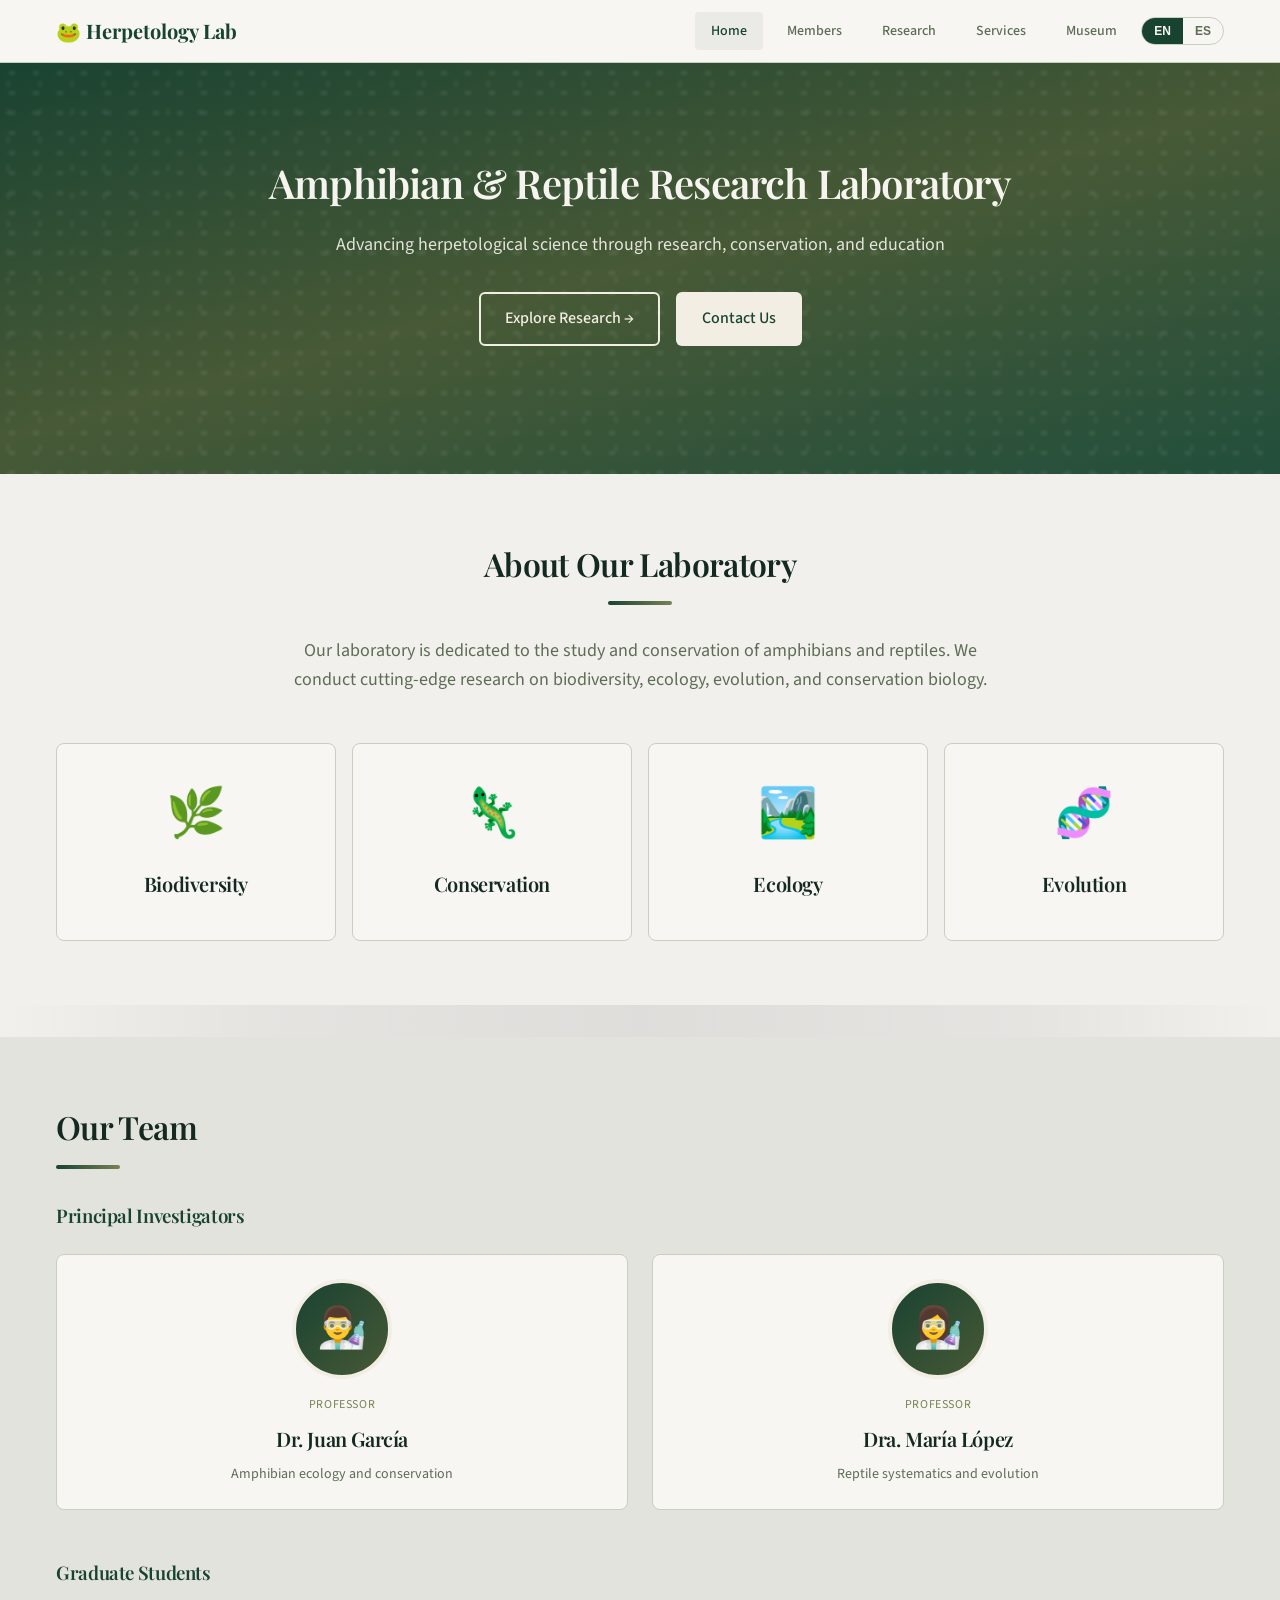
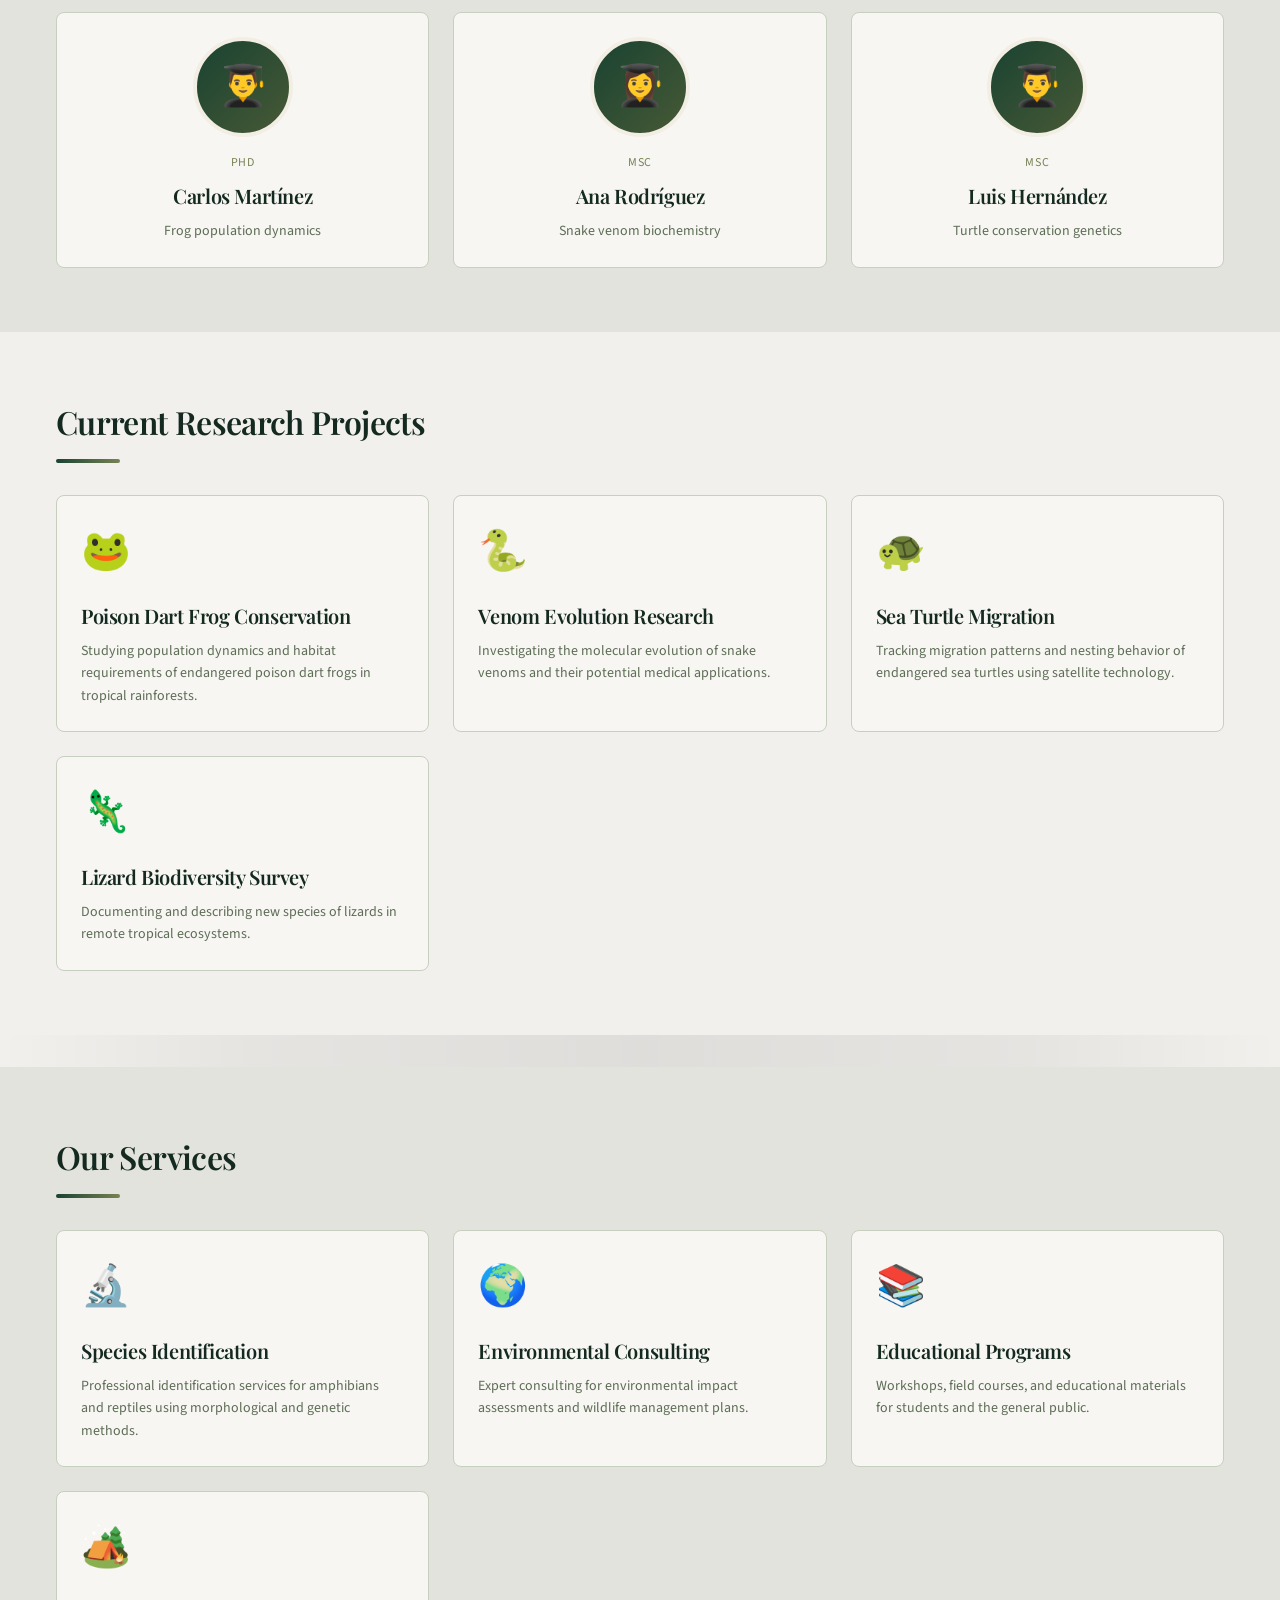
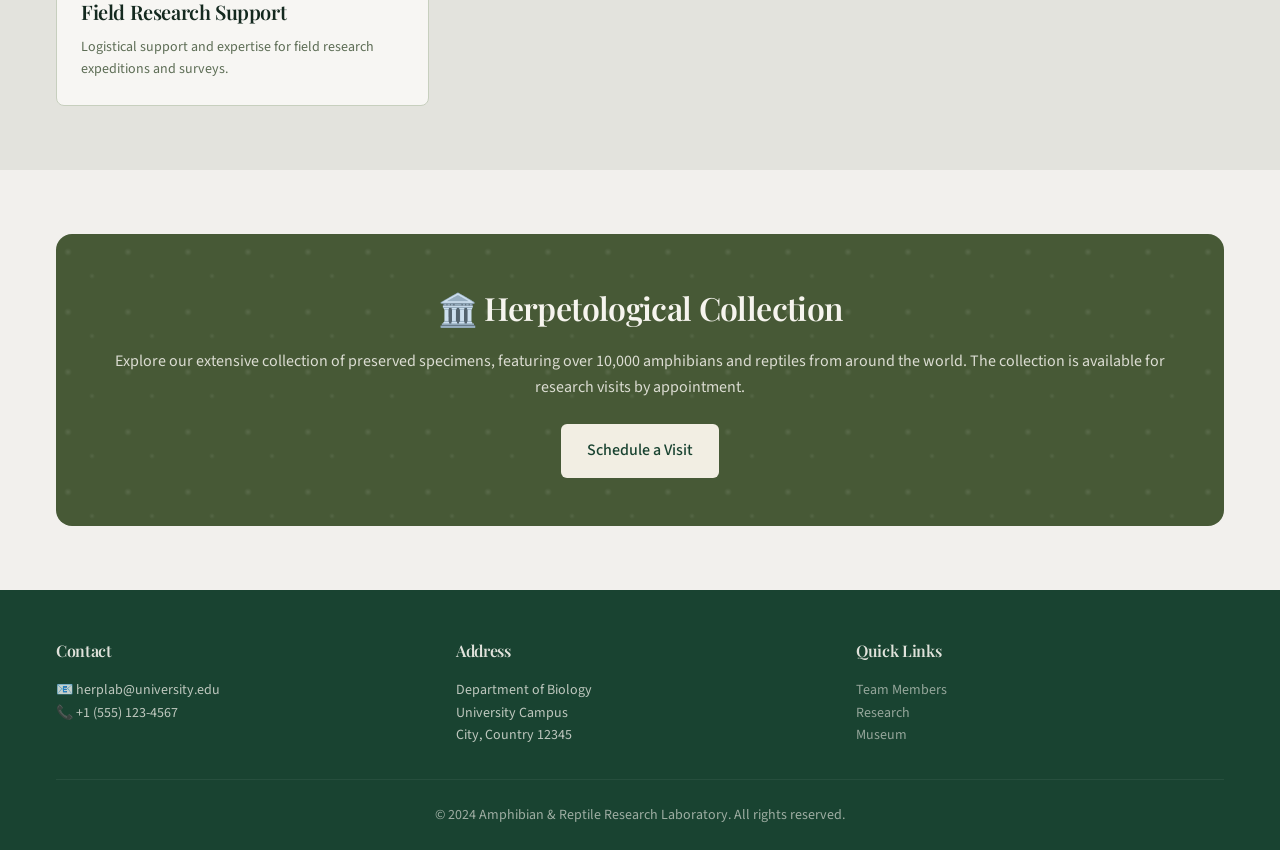
==== public/static-site/index.html @ 27fdd684 "Changes" ====
<!DOCTYPE html>
<html lang="en">
<head>
  <meta charset="UTF-8">
  <meta name="viewport" content="width=device-width, initial-scale=1.0">
  <title>Amphibian & Reptile Research Laboratory</title>
  <meta name="description" content="University research laboratory dedicated to the study and conservation of amphibians and reptiles.">
  
  <!-- Google Fonts -->
  <link rel="preconnect" href="https://fonts.googleapis.com">
  <link rel="preconnect" href="https://fonts.gstatic.com" crossorigin>
  <link href="https://fonts.googleapis.com/css2?family=Playfair+Display:wght@400;500;600;700&family=Source+Sans+3:wght@300;400;500;600;700&display=swap" rel="stylesheet">
  
  <style>
    /* ========================================
       AMPHIBIAN RESEARCH LAB - STATIC SITE
       Edit colors, content, and styles below
       ======================================== */
    
    /* === COLOR PALETTE (Edit these to change site colors) === */
    :root {
      /* Primary: Deep Forest Green */
      --primary: hsl(155, 45%, 18%);
      --primary-light: hsl(155, 45%, 25%);
      --primary-foreground: hsl(45, 30%, 95%);
      
      /* Secondary: Dark Moss */
      --secondary: hsl(90, 25%, 28%);
      --secondary-foreground: hsl(45, 30%, 95%);
      
      /* Accent: Muted Olive */
      --accent: hsl(75, 22%, 42%);
      --accent-foreground: hsl(45, 30%, 95%);
      
      /* Backgrounds */
      --background: hsl(40, 15%, 94%);
      --foreground: hsl(150, 35%, 12%);
      --card: hsl(45, 20%, 96%);
      --muted: hsl(60, 10%, 88%);
      --muted-foreground: hsl(100, 12%, 38%);
      
      /* Cream highlights */
      --cream: hsl(45, 35%, 92%);
      
      /* Borders */
      --border: hsl(90, 15%, 78%);
      
      /* Fonts */
      --font-display: 'Playfair Display', Georgia, serif;
      --font-body: 'Source Sans 3', system-ui, sans-serif;
    }
    
    /* === RESET & BASE STYLES === */
    *, *::before, *::after {
      box-sizing: border-box;
      margin: 0;
      padding: 0;
    }
    
    html {
      scroll-behavior: smooth;
    }
    
    body {
      font-family: var(--font-body);
      background-color: var(--background);
      color: var(--foreground);
      line-height: 1.6;
      -webkit-font-smoothing: antialiased;
    }
    
    h1, h2, h3, h4, h5, h6 {
      font-family: var(--font-display);
      font-weight: 600;
      letter-spacing: -0.02em;
    }
    
    a {
      color: inherit;
      text-decoration: none;
    }
    
    img {
      max-width: 100%;
      height: auto;
    }
    
    /* === UTILITY CLASSES === */
    .container {
      max-width: 1200px;
      margin: 0 auto;
      padding: 0 1rem;
    }
    
    .text-center { text-align: center; }
    
    /* === NAVIGATION === */
    .navbar {
      background-color: var(--card);
      border-bottom: 1px solid var(--border);
      position: sticky;
      top: 0;
      z-index: 100;
      padding: 0.75rem 0;
    }
    
    .navbar .container {
      display: flex;
      justify-content: space-between;
      align-items: center;
      flex-wrap: wrap;
      gap: 1rem;
    }
    
    .logo {
      font-family: var(--font-display);
      font-size: 1.25rem;
      font-weight: 700;
      color: var(--primary);
    }
    
    .nav-links {
      display: flex;
      gap: 0.5rem;
      flex-wrap: wrap;
      align-items: center;
    }
    
    .nav-link {
      padding: 0.5rem 1rem;
      font-size: 0.875rem;
      font-weight: 500;
      color: var(--muted-foreground);
      border-radius: 0.25rem;
      transition: color 0.2s, background-color 0.2s;
    }
    
    .nav-link:hover,
    .nav-link.active {
      color: var(--primary);
      background-color: var(--primary);
      background-color: rgba(0,0,0,0.05);
    }
    
    /* Language Toggle */
    .lang-toggle {
      display: flex;
      border: 1px solid var(--border);
      border-radius: 9999px;
      overflow: hidden;
      background-color: var(--card);
    }
    
    .lang-btn {
      padding: 0.375rem 0.75rem;
      font-size: 0.75rem;
      font-weight: 600;
      border: none;
      background: transparent;
      cursor: pointer;
      transition: all 0.2s;
      color: var(--muted-foreground);
    }
    
    .lang-btn.active {
      background-color: var(--primary);
      color: var(--primary-foreground);
    }
    
    /* === HERO SECTION === */
    .hero {
      background: linear-gradient(165deg, var(--primary) 0%, var(--secondary) 50%, hsl(155, 40%, 22%) 100%);
      color: var(--primary-foreground);
      padding: 6rem 0 8rem;
      position: relative;
      overflow: hidden;
    }
    
    .hero::before {
      content: '';
      position: absolute;
      inset: 0;
      background-image: 
        radial-gradient(ellipse 8px 6px at 50% 50%, rgba(255,255,255,0.08) 0%, transparent 70%),
        radial-gradient(ellipse 6px 8px at 25% 75%, rgba(255,255,255,0.05) 0%, transparent 70%);
      background-size: 24px 20px, 32px 28px;
    }
    
    .hero-content {
      position: relative;
      z-index: 1;
      max-width: 800px;
      margin: 0 auto;
      text-align: center;
    }
    
    .hero h1 {
      font-size: 2.5rem;
      line-height: 1.2;
      margin-bottom: 1.5rem;
    }
    
    .hero p {
      font-size: 1.125rem;
      opacity: 0.9;
      margin-bottom: 2rem;
    }
    
    .hero-buttons {
      display: flex;
      gap: 1rem;
      justify-content: center;
      flex-wrap: wrap;
    }
    
    /* Buttons */
    .btn {
      display: inline-flex;
      align-items: center;
      gap: 0.5rem;
      padding: 0.75rem 1.5rem;
      font-weight: 500;
      border-radius: 0.375rem;
      cursor: pointer;
      transition: all 0.2s;
      border: 2px solid transparent;
      font-size: 1rem;
    }
    
    .btn-primary {
      background-color: var(--cream);
      color: var(--primary);
    }
    
    .btn-primary:hover {
      background-color: var(--primary-foreground);
    }
    
    .btn-outline {
      border-color: var(--cream);
      color: var(--cream);
      background: transparent;
    }
    
    .btn-outline:hover {
      background-color: var(--cream);
      color: var(--primary);
    }
    
    /* === SECTIONS === */
    .section {
      padding: 4rem 0;
    }
    
    .section-header {
      margin-bottom: 2rem;
      padding-bottom: 1rem;
      position: relative;
    }
    
    .section-header::after {
      content: '';
      position: absolute;
      bottom: 0;
      left: 0;
      width: 4rem;
      height: 4px;
      background: linear-gradient(90deg, var(--primary), var(--accent));
      border-radius: 2px;
    }
    
    .section-header.centered::after {
      left: 50%;
      transform: translateX(-50%);
    }
    
    .section h2 {
      font-size: 2rem;
      color: var(--foreground);
    }
    
    /* === CARDS === */
    .card {
      background-color: var(--card);
      border: 1px solid var(--border);
      border-radius: 0.5rem;
      padding: 1.5rem;
      transition: all 0.3s;
    }
    
    .card:hover {
      box-shadow: 0 10px 25px rgba(0,0,0,0.1);
      border-color: var(--primary);
    }
    
    .card-grid {
      display: grid;
      grid-template-columns: repeat(auto-fit, minmax(280px, 1fr));
      gap: 1.5rem;
    }
    
    .card h3 {
      font-size: 1.25rem;
      margin-bottom: 0.5rem;
      color: var(--foreground);
    }
    
    .card p {
      color: var(--muted-foreground);
      font-size: 0.875rem;
    }
    
    .card-icon {
      font-size: 2.5rem;
      margin-bottom: 1rem;
    }
    
    /* === RESEARCH AREAS GRID === */
    .research-grid {
      display: grid;
      grid-template-columns: repeat(auto-fit, minmax(200px, 1fr));
      gap: 1rem;
    }
    
    .research-card {
      text-align: center;
      padding: 2rem 1rem;
    }
    
    .research-card .icon {
      font-size: 3rem;
      margin-bottom: 1rem;
    }
    
    /* === MEMBER CARDS === */
    .member-card {
      text-align: center;
    }
    
    .member-avatar {
      width: 100px;
      height: 100px;
      border-radius: 50%;
      background: linear-gradient(135deg, var(--primary), var(--secondary));
      margin: 0 auto 1rem;
      display: flex;
      align-items: center;
      justify-content: center;
      font-size: 2.5rem;
      color: var(--primary-foreground);
      border: 4px solid var(--cream);
    }
    
    .member-role {
      font-size: 0.75rem;
      text-transform: uppercase;
      letter-spacing: 0.05em;
      color: var(--accent);
      margin-bottom: 0.5rem;
    }
    
    /* === DIVIDER === */
    .divider {
      height: 2rem;
      background: linear-gradient(to right, transparent 0%, rgba(0,0,0,0.05) 20%, rgba(0,0,0,0.08) 50%, rgba(0,0,0,0.05) 80%, transparent 100%);
    }
    
    /* === CTA SECTION === */
    .cta-section {
      background-color: var(--secondary);
      border-radius: 1rem;
      padding: 3rem;
      text-align: center;
      color: var(--secondary-foreground);
      position: relative;
      overflow: hidden;
    }
    
    .cta-section::before {
      content: '';
      position: absolute;
      inset: 0;
      background-image: 
        radial-gradient(circle 4px at 20% 30%, rgba(255,255,255,0.1) 0%, transparent 100%),
        radial-gradient(circle 3px at 60% 70%, rgba(255,255,255,0.08) 0%, transparent 100%);
      background-size: 60px 60px;
    }
    
    .cta-content {
      position: relative;
      z-index: 1;
    }
    
    .cta-section h2 {
      color: var(--secondary-foreground);
      margin-bottom: 1rem;
    }
    
    .cta-section p {
      opacity: 0.85;
      margin-bottom: 1.5rem;
    }
    
    /* === FOOTER === */
    .footer {
      background-color: var(--primary);
      color: var(--primary-foreground);
      padding: 3rem 0 1.5rem;
    }
    
    .footer-content {
      display: grid;
      grid-template-columns: repeat(auto-fit, minmax(200px, 1fr));
      gap: 2rem;
      margin-bottom: 2rem;
    }
    
    .footer h4 {
      font-size: 1rem;
      margin-bottom: 1rem;
      opacity: 0.9;
    }
    
    .footer p, .footer a {
      font-size: 0.875rem;
      opacity: 0.75;
    }
    
    .footer a:hover {
      opacity: 1;
    }
    
    .footer-bottom {
      border-top: 1px solid rgba(255,255,255,0.1);
      padding-top: 1.5rem;
      text-align: center;
      font-size: 0.875rem;
      opacity: 0.6;
    }
    
    /* === RESPONSIVE === */
    @media (max-width: 768px) {
      .hero h1 {
        font-size: 1.75rem;
      }
      
      .hero p {
        font-size: 1rem;
      }
      
      .nav-links {
        order: 3;
        width: 100%;
        justify-content: center;
      }
      
      .section {
        padding: 3rem 0;
      }
    }
    
    /* === BILINGUAL CONTENT (JavaScript toggles visibility) === */
    .lang-en { display: block; }
    .lang-es { display: none; }
    
    body.spanish .lang-en { display: none; }
    body.spanish .lang-es { display: block; }
    
    /* For inline elements */
    span.lang-en { display: inline; }
    span.lang-es { display: none; }
    
    body.spanish span.lang-en { display: none; }
    body.spanish span.lang-es { display: inline; }
  </style>
</head>
<body>

  <!-- ========================================
       NAVIGATION
       Edit links and text below
       ======================================== -->
  <nav class="navbar">
    <div class="container">
      <a href="#" class="logo">
        <span class="lang-en">🐸 Herpetology Lab</span>
        <span class="lang-es">🐸 Laboratorio de Herpetología</span>
      </a>
      
      <div class="nav-links">
        <a href="#home" class="nav-link active">
          <span class="lang-en">Home</span>
          <span class="lang-es">Inicio</span>
        </a>
        <a href="#members" class="nav-link">
          <span class="lang-en">Members</span>
          <span class="lang-es">Miembros</span>
        </a>
        <a href="#research" class="nav-link">
          <span class="lang-en">Research</span>
          <span class="lang-es">Investigación</span>
        </a>
        <a href="#services" class="nav-link">
          <span class="lang-en">Services</span>
          <span class="lang-es">Servicios</span>
        </a>
        <a href="#museum" class="nav-link">
          <span class="lang-en">Museum</span>
          <span class="lang-es">Museo</span>
        </a>
        
        <!-- Language Toggle -->
        <div class="lang-toggle">
          <button class="lang-btn active" id="btn-en" onclick="setLanguage('en')">EN</button>
          <button class="lang-btn" id="btn-es" onclick="setLanguage('es')">ES</button>
        </div>
      </div>
    </div>
  </nav>

  <!-- ========================================
       HERO SECTION
       Edit title and subtitle below
       ======================================== -->
  <section id="home" class="hero">
    <div class="container">
      <div class="hero-content">
        <h1>
          <span class="lang-en">Amphibian & Reptile Research Laboratory</span>
          <span class="lang-es">Laboratorio de Investigación de Anfibios y Reptiles</span>
        </h1>
        <p>
          <span class="lang-en">Advancing herpetological science through research, conservation, and education</span>
          <span class="lang-es">Avanzando la ciencia herpetológica a través de la investigación, conservación y educación</span>
        </p>
        <div class="hero-buttons">
          <a href="#research" class="btn btn-outline">
            <span class="lang-en">Explore Research →</span>
            <span class="lang-es">Explorar Investigación →</span>
          </a>
          <a href="#contact" class="btn btn-primary">
            <span class="lang-en">Contact Us</span>
            <span class="lang-es">Contáctenos</span>
          </a>
        </div>
      </div>
    </div>
  </section>

  <!-- ========================================
       ABOUT SECTION
       ======================================== -->
  <section class="section">
    <div class="container">
      <div class="text-center" style="max-width: 700px; margin: 0 auto;">
        <div class="section-header centered text-center">
          <h2>
            <span class="lang-en">About Our Laboratory</span>
            <span class="lang-es">Sobre Nuestro Laboratorio</span>
          </h2>
        </div>
        <p style="font-size: 1.125rem; color: var(--muted-foreground);">
          <span class="lang-en">Our laboratory is dedicated to the study and conservation of amphibians and reptiles. We conduct cutting-edge research on biodiversity, ecology, evolution, and conservation biology.</span>
          <span class="lang-es">Nuestro laboratorio está dedicado al estudio y conservación de anfibios y reptiles. Realizamos investigación de vanguardia en biodiversidad, ecología, evolución y biología de la conservación.</span>
        </p>
      </div>
      
      <!-- Research Areas -->
      <div class="research-grid" style="margin-top: 3rem;">
        <div class="card research-card">
          <div class="icon">🌿</div>
          <h3>
            <span class="lang-en">Biodiversity</span>
            <span class="lang-es">Biodiversidad</span>
          </h3>
        </div>
        <div class="card research-card">
          <div class="icon">🦎</div>
          <h3>
            <span class="lang-en">Conservation</span>
            <span class="lang-es">Conservación</span>
          </h3>
        </div>
        <div class="card research-card">
          <div class="icon">🏞️</div>
          <h3>
            <span class="lang-en">Ecology</span>
            <span class="lang-es">Ecología</span>
          </h3>
        </div>
        <div class="card research-card">
          <div class="icon">🧬</div>
          <h3>
            <span class="lang-en">Evolution</span>
            <span class="lang-es">Evolución</span>
          </h3>
        </div>
      </div>
    </div>
  </section>

  <div class="divider"></div>

  <!-- ========================================
       MEMBERS SECTION
       Add/edit team members here
       ======================================== -->
  <section id="members" class="section" style="background-color: var(--muted);">
    <div class="container">
      <div class="section-header">
        <h2>
          <span class="lang-en">Our Team</span>
          <span class="lang-es">Nuestro Equipo</span>
        </h2>
      </div>
      
      <!-- Principal Investigators -->
      <h3 style="margin-bottom: 1.5rem; color: var(--primary);">
        <span class="lang-en">Principal Investigators</span>
        <span class="lang-es">Investigadores Principales</span>
      </h3>
      <div class="card-grid" style="margin-bottom: 3rem;">
        <div class="card member-card">
          <div class="member-avatar">👨‍🔬</div>
          <div class="member-role">
            <span class="lang-en">Professor</span>
            <span class="lang-es">Profesor</span>
          </div>
          <h3>Dr. Juan García</h3>
          <p>
            <span class="lang-en">Amphibian ecology and conservation</span>
            <span class="lang-es">Ecología y conservación de anfibios</span>
          </p>
        </div>
        <div class="card member-card">
          <div class="member-avatar">👩‍🔬</div>
          <div class="member-role">
            <span class="lang-en">Professor</span>
            <span class="lang-es">Profesora</span>
          </div>
          <h3>Dra. María López</h3>
          <p>
            <span class="lang-en">Reptile systematics and evolution</span>
            <span class="lang-es">Sistemática y evolución de reptiles</span>
          </p>
        </div>
      </div>
      
      <!-- Graduate Students -->
      <h3 style="margin-bottom: 1.5rem; color: var(--primary);">
        <span class="lang-en">Graduate Students</span>
        <span class="lang-es">Estudiantes de Posgrado</span>
      </h3>
      <div class="card-grid">
        <div class="card member-card">
          <div class="member-avatar">👨‍🎓</div>
          <div class="member-role">PhD</div>
          <h3>Carlos Martínez</h3>
          <p>
            <span class="lang-en">Frog population dynamics</span>
            <span class="lang-es">Dinámica poblacional de ranas</span>
          </p>
        </div>
        <div class="card member-card">
          <div class="member-avatar">👩‍🎓</div>
          <div class="member-role">MSc</div>
          <h3>Ana Rodríguez</h3>
          <p>
            <span class="lang-en">Snake venom biochemistry</span>
            <span class="lang-es">Bioquímica del veneno de serpientes</span>
          </p>
        </div>
        <div class="card member-card">
          <div class="member-avatar">👨‍🎓</div>
          <div class="member-role">MSc</div>
          <h3>Luis Hernández</h3>
          <p>
            <span class="lang-en">Turtle conservation genetics</span>
            <span class="lang-es">Genética de conservación de tortugas</span>
          </p>
        </div>
      </div>
    </div>
  </section>

  <!-- ========================================
       RESEARCH SECTION
       ======================================== -->
  <section id="research" class="section">
    <div class="container">
      <div class="section-header">
        <h2>
          <span class="lang-en">Current Research Projects</span>
          <span class="lang-es">Proyectos de Investigación Actuales</span>
        </h2>
      </div>
      
      <div class="card-grid">
        <div class="card">
          <div class="card-icon">🐸</div>
          <h3>
            <span class="lang-en">Poison Dart Frog Conservation</span>
            <span class="lang-es">Conservación de Ranas Dardo Venenoso</span>
          </h3>
          <p>
            <span class="lang-en">Studying population dynamics and habitat requirements of endangered poison dart frogs in tropical rainforests.</span>
            <span class="lang-es">Estudiando la dinámica poblacional y los requisitos de hábitat de ranas dardo venenoso en peligro en los bosques tropicales.</span>
          </p>
        </div>
        <div class="card">
          <div class="card-icon">🐍</div>
          <h3>
            <span class="lang-en">Venom Evolution Research</span>
            <span class="lang-es">Investigación de Evolución del Veneno</span>
          </h3>
          <p>
            <span class="lang-en">Investigating the molecular evolution of snake venoms and their potential medical applications.</span>
            <span class="lang-es">Investigando la evolución molecular de los venenos de serpientes y sus aplicaciones médicas potenciales.</span>
          </p>
        </div>
        <div class="card">
          <div class="card-icon">🐢</div>
          <h3>
            <span class="lang-en">Sea Turtle Migration</span>
            <span class="lang-es">Migración de Tortugas Marinas</span>
          </h3>
          <p>
            <span class="lang-en">Tracking migration patterns and nesting behavior of endangered sea turtles using satellite technology.</span>
            <span class="lang-es">Rastreando patrones de migración y comportamiento de anidación de tortugas marinas en peligro usando tecnología satelital.</span>
          </p>
        </div>
        <div class="card">
          <div class="card-icon">🦎</div>
          <h3>
            <span class="lang-en">Lizard Biodiversity Survey</span>
            <span class="lang-es">Estudio de Biodiversidad de Lagartijas</span>
          </h3>
          <p>
            <span class="lang-en">Documenting and describing new species of lizards in remote tropical ecosystems.</span>
            <span class="lang-es">Documentando y describiendo nuevas especies de lagartijas en ecosistemas tropicales remotos.</span>
          </p>
        </div>
      </div>
    </div>
  </section>

  <div class="divider"></div>

  <!-- ========================================
       SERVICES SECTION
       ======================================== -->
  <section id="services" class="section" style="background-color: var(--muted);">
    <div class="container">
      <div class="section-header">
        <h2>
          <span class="lang-en">Our Services</span>
          <span class="lang-es">Nuestros Servicios</span>
        </h2>
      </div>
      
      <div class="card-grid">
        <div class="card">
          <div class="card-icon">🔬</div>
          <h3>
            <span class="lang-en">Species Identification</span>
            <span class="lang-es">Identificación de Especies</span>
          </h3>
          <p>
            <span class="lang-en">Professional identification services for amphibians and reptiles using morphological and genetic methods.</span>
            <span class="lang-es">Servicios profesionales de identificación de anfibios y reptiles utilizando métodos morfológicos y genéticos.</span>
          </p>
        </div>
        <div class="card">
          <div class="card-icon">🌍</div>
          <h3>
            <span class="lang-en">Environmental Consulting</span>
            <span class="lang-es">Consultoría Ambiental</span>
          </h3>
          <p>
            <span class="lang-en">Expert consulting for environmental impact assessments and wildlife management plans.</span>
            <span class="lang-es">Consultoría experta para evaluaciones de impacto ambiental y planes de manejo de vida silvestre.</span>
          </p>
        </div>
        <div class="card">
          <div class="card-icon">📚</div>
          <h3>
            <span class="lang-en">Educational Programs</span>
            <span class="lang-es">Programas Educativos</span>
          </h3>
          <p>
            <span class="lang-en">Workshops, field courses, and educational materials for students and the general public.</span>
            <span class="lang-es">Talleres, cursos de campo y materiales educativos para estudiantes y el público general.</span>
          </p>
        </div>
        <div class="card">
          <div class="card-icon">🏕️</div>
          <h3>
            <span class="lang-en">Field Research Support</span>
            <span class="lang-es">Apoyo a Investigación de Campo</span>
          </h3>
          <p>
            <span class="lang-en">Logistical support and expertise for field research expeditions and surveys.</span>
            <span class="lang-es">Apoyo logístico y experiencia para expediciones de investigación de campo y estudios.</span>
          </p>
        </div>
      </div>
    </div>
  </section>

  <!-- ========================================
       MUSEUM SECTION
       ======================================== -->
  <section id="museum" class="section">
    <div class="container">
      <div class="cta-section">
        <div class="cta-content">
          <h2>
            <span class="lang-en">🏛️ Herpetological Collection</span>
            <span class="lang-es">🏛️ Colección Herpetológica</span>
          </h2>
          <p>
            <span class="lang-en">Explore our extensive collection of preserved specimens, featuring over 10,000 amphibians and reptiles from around the world. The collection is available for research visits by appointment.</span>
            <span class="lang-es">Explore nuestra extensa colección de especímenes preservados, con más de 10,000 anfibios y reptiles de todo el mundo. La colección está disponible para visitas de investigación con cita previa.</span>
          </p>
          <a href="#contact" class="btn btn-primary">
            <span class="lang-en">Schedule a Visit</span>
            <span class="lang-es">Programar una Visita</span>
          </a>
        </div>
      </div>
    </div>
  </section>

  <!-- ========================================
       FOOTER
       Edit contact info and links
       ======================================== -->
  <footer id="contact" class="footer">
    <div class="container">
      <div class="footer-content">
        <div>
          <h4>
            <span class="lang-en">Contact</span>
            <span class="lang-es">Contacto</span>
          </h4>
          <p>📧 herplab@university.edu</p>
          <p>📞 +1 (555) 123-4567</p>
        </div>
        <div>
          <h4>
            <span class="lang-en">Address</span>
            <span class="lang-es">Dirección</span>
          </h4>
          <p>
            <span class="lang-en">Department of Biology<br>University Campus<br>City, Country 12345</span>
            <span class="lang-es">Departamento de Biología<br>Campus Universitario<br>Ciudad, País 12345</span>
          </p>
        </div>
        <div>
          <h4>
            <span class="lang-en">Quick Links</span>
            <span class="lang-es">Enlaces Rápidos</span>
          </h4>
          <p><a href="#members">
            <span class="lang-en">Team Members</span>
            <span class="lang-es">Miembros del Equipo</span>
          </a></p>
          <p><a href="#research">
            <span class="lang-en">Research</span>
            <span class="lang-es">Investigación</span>
          </a></p>
          <p><a href="#museum">
            <span class="lang-en">Museum</span>
            <span class="lang-es">Museo</span>
          </a></p>
        </div>
      </div>
      <div class="footer-bottom">
        <span class="lang-en">© 2024 Amphibian & Reptile Research Laboratory. All rights reserved.</span>
        <span class="lang-es">© 2024 Laboratorio de Investigación de Anfibios y Reptiles. Todos los derechos reservados.</span>
      </div>
    </div>
  </footer>

  <!-- ========================================
       JAVASCRIPT FOR LANGUAGE TOGGLE
       ======================================== -->
  <script>
    function setLanguage(lang) {
      if (lang === 'es') {
        document.body.classList.add('spanish');
        document.getElementById('btn-en').classList.remove('active');
        document.getElementById('btn-es').classList.add('active');
        document.documentElement.lang = 'es';
      } else {
        document.body.classList.remove('spanish');
        document.getElementById('btn-en').classList.add('active');
        document.getElementById('btn-es').classList.remove('active');
        document.documentElement.lang = 'en';
      }
      // Save preference
      localStorage.setItem('language', lang);
    }
    
    // Load saved language preference
    document.addEventListener('DOMContentLoaded', function() {
      const savedLang = localStorage.getItem('language');
      if (savedLang) {
        setLanguage(savedLang);
      }
    });
  </script>

</body>
</html>
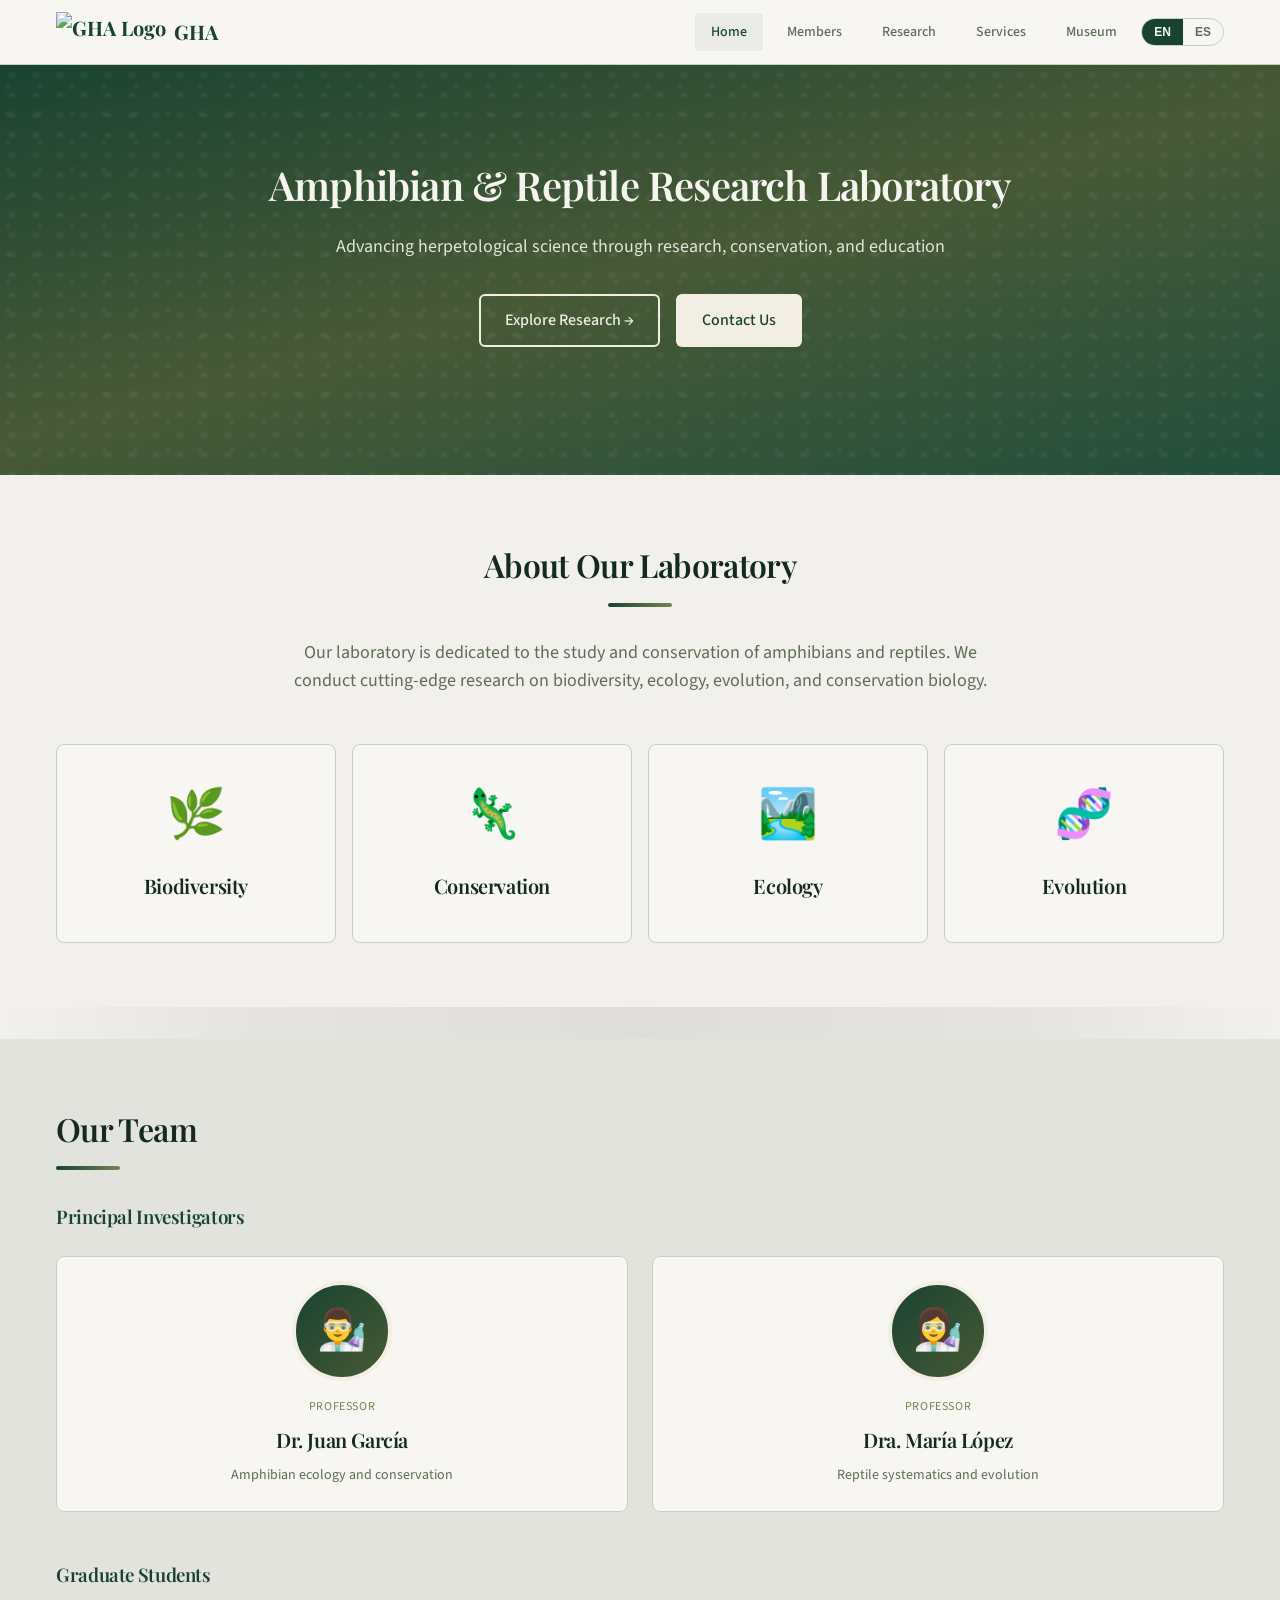
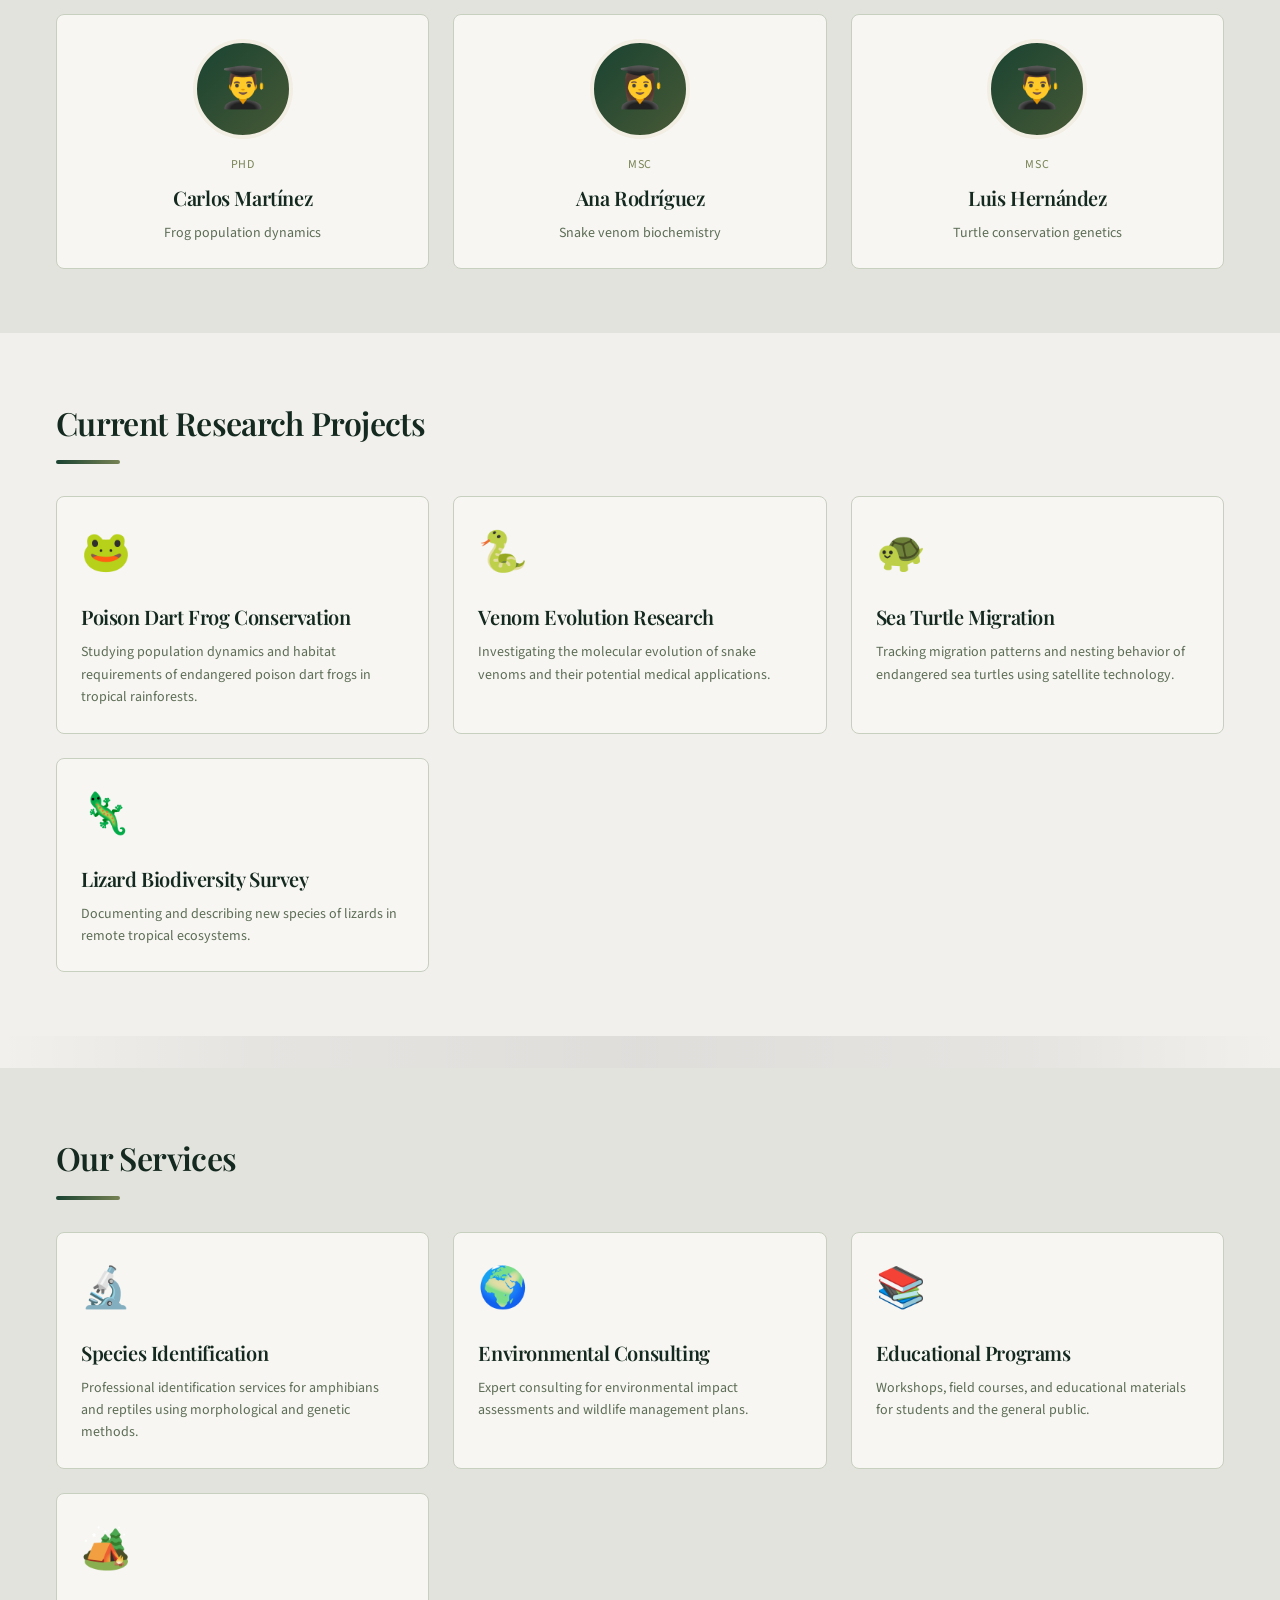
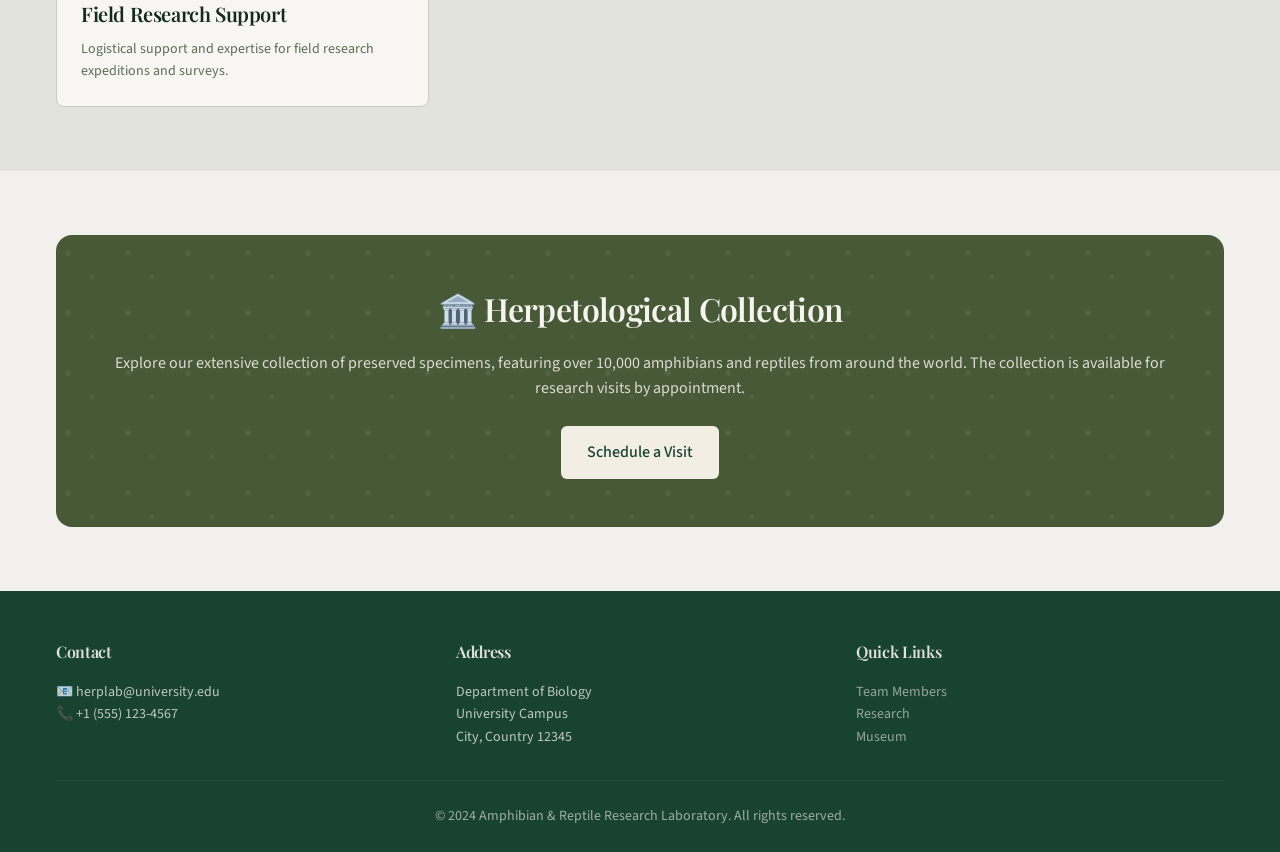
==== commit 4710da16: "Changes" ====
--- a/public/static-site/index.html
+++ b/public/static-site/index.html
@@ -482,9 +482,10 @@
        ======================================== -->
   <nav class="navbar">
     <div class="container">
-      <a href="#" class="logo">
-        <span class="lang-en">🐸 Herpetology Lab</span>
-        <span class="lang-es">🐸 Laboratorio de Herpetología</span>
+      <a href="#" class="logo" style="display: flex; align-items: center; gap: 0.5rem;">
+        <!-- Logo image - update the src path to your logo file -->
+        <img src="img/logos/logo.png" alt="GHA Logo" style="height: 40px; width: auto;">
+        <span>GHA</span>
       </a>
       
       <div class="nav-links">
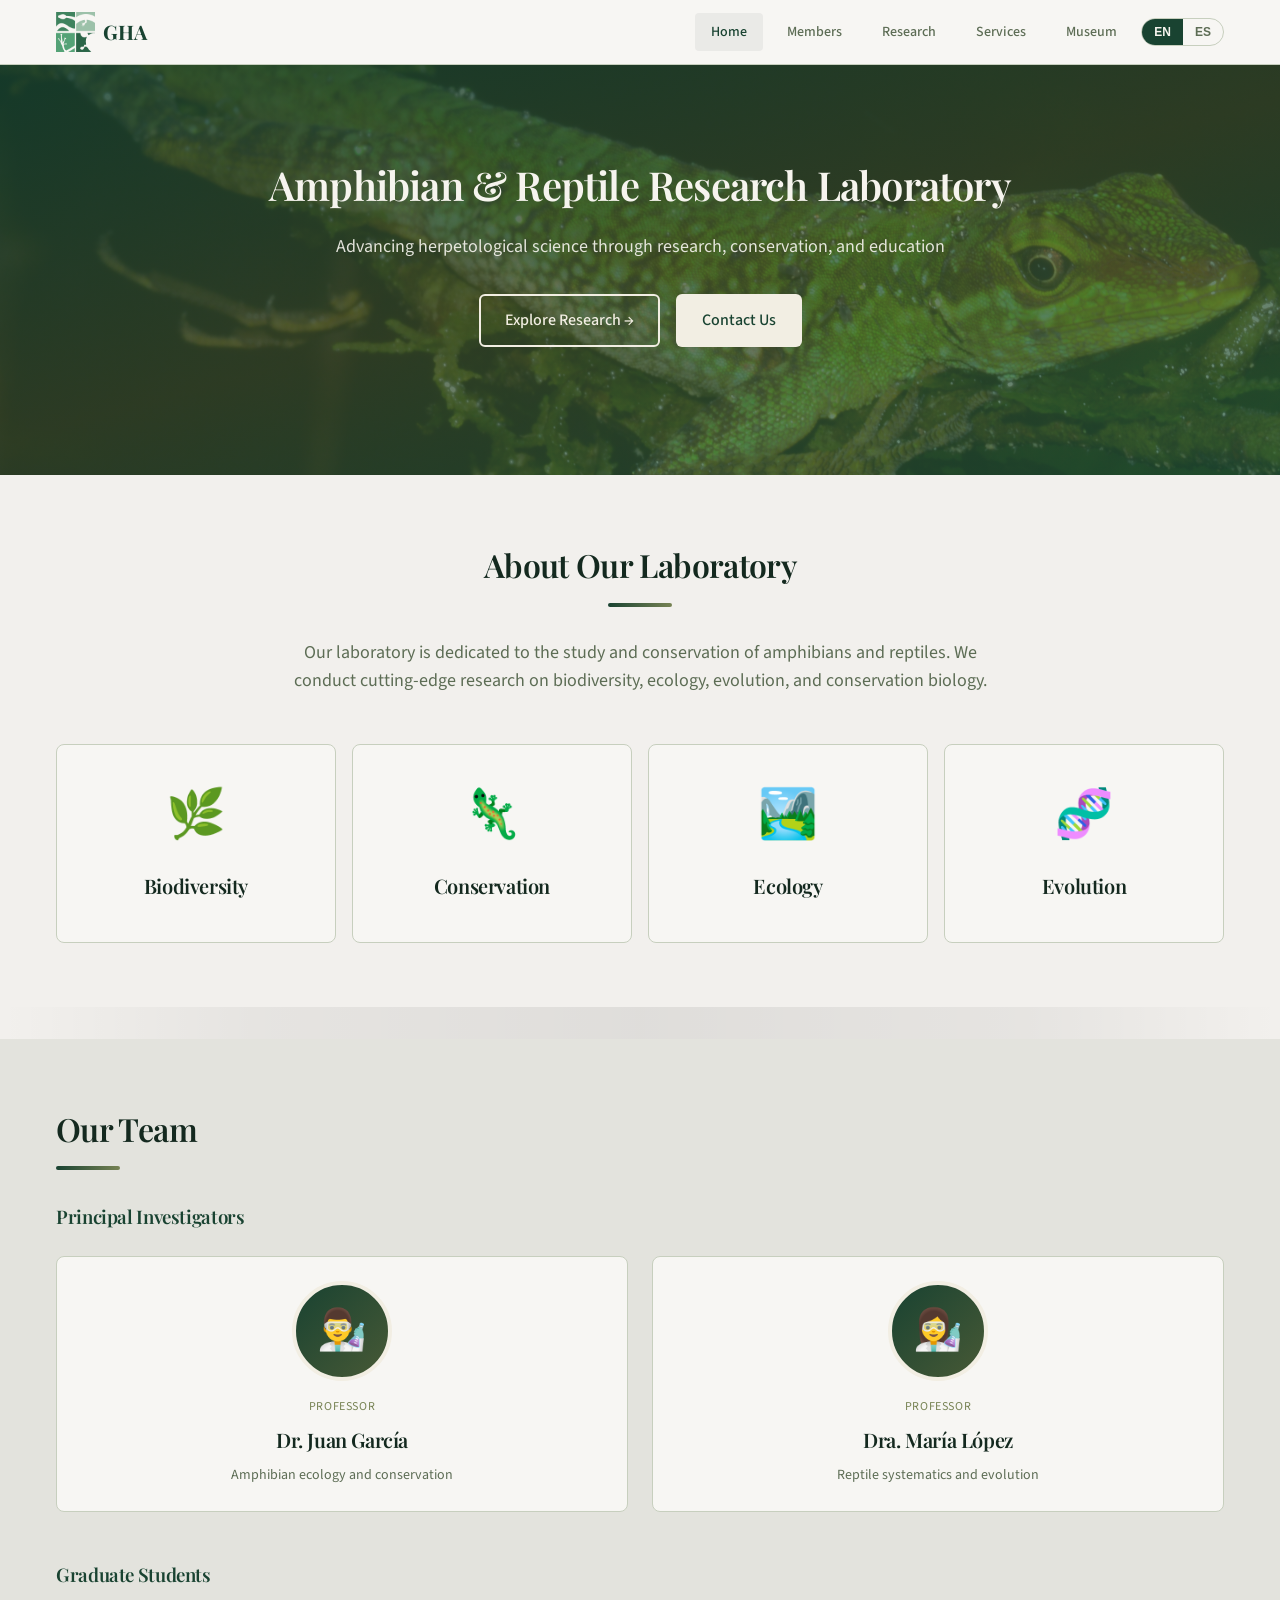
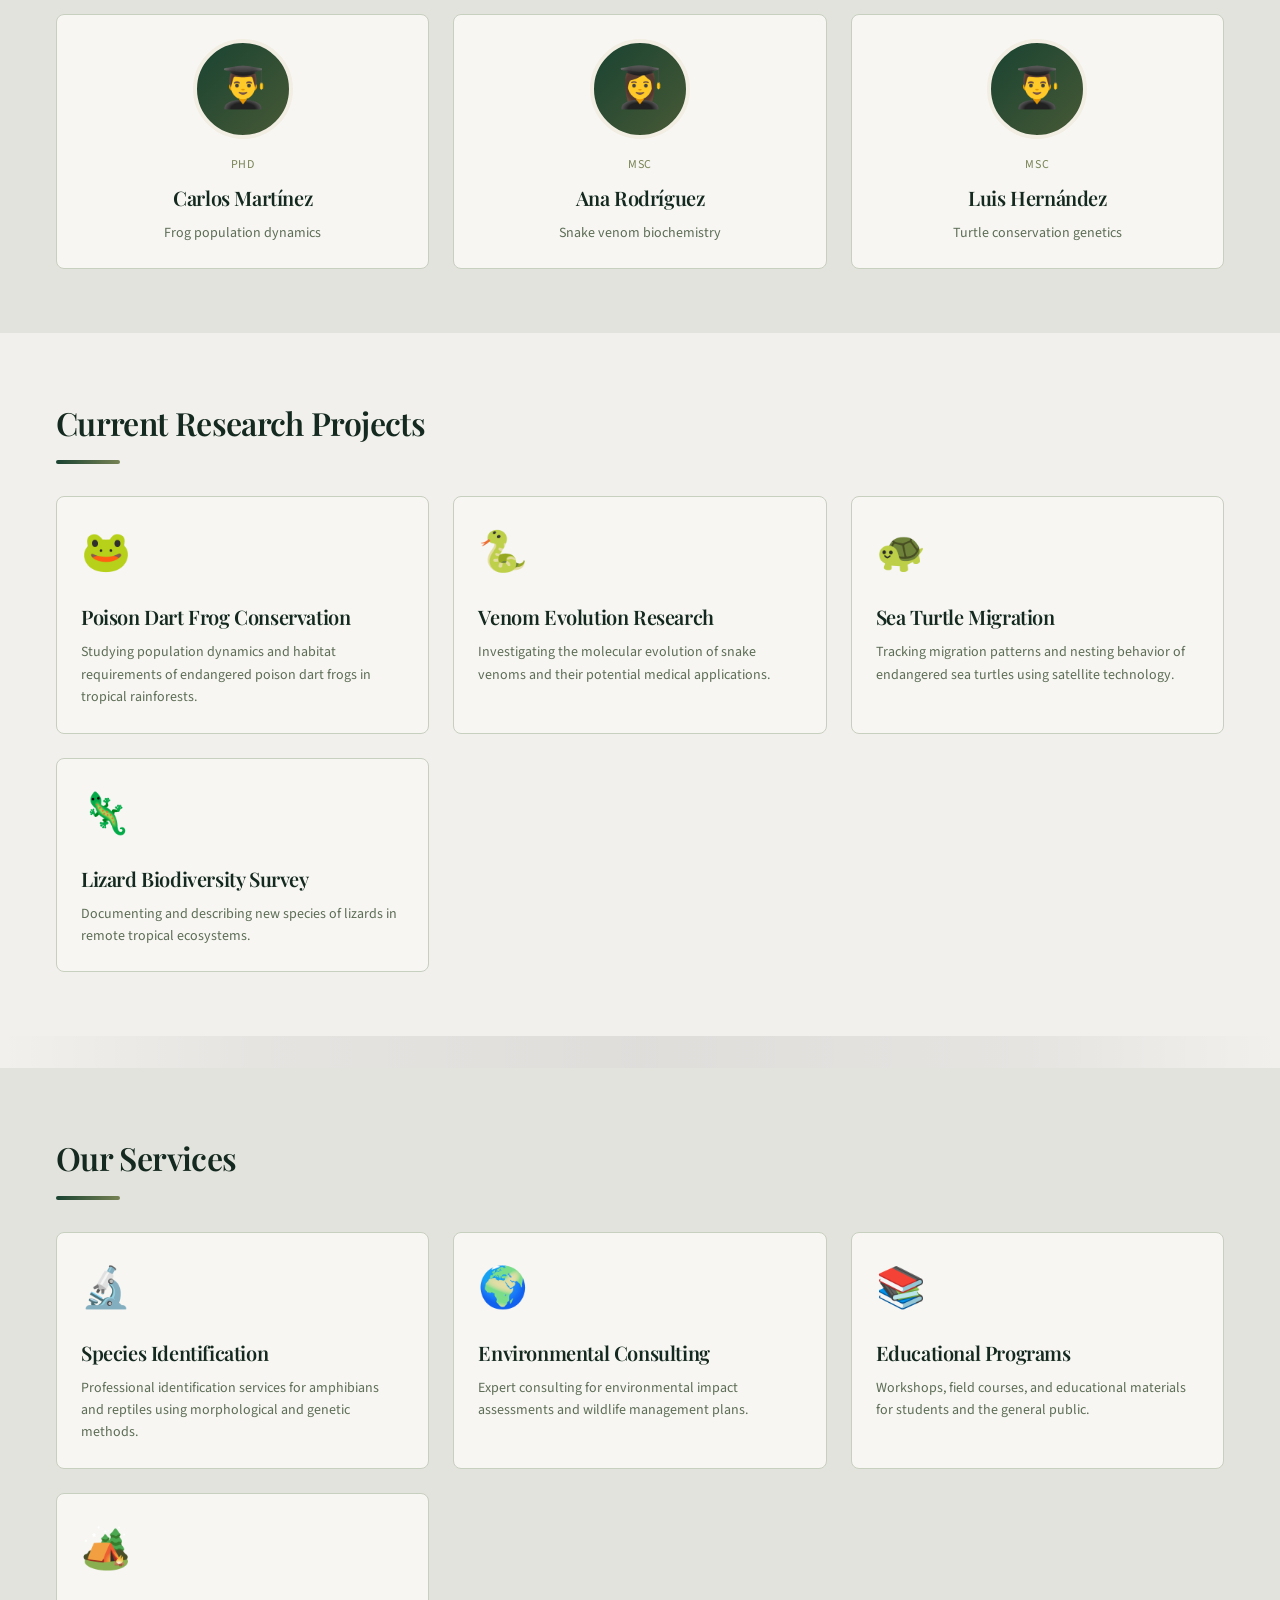
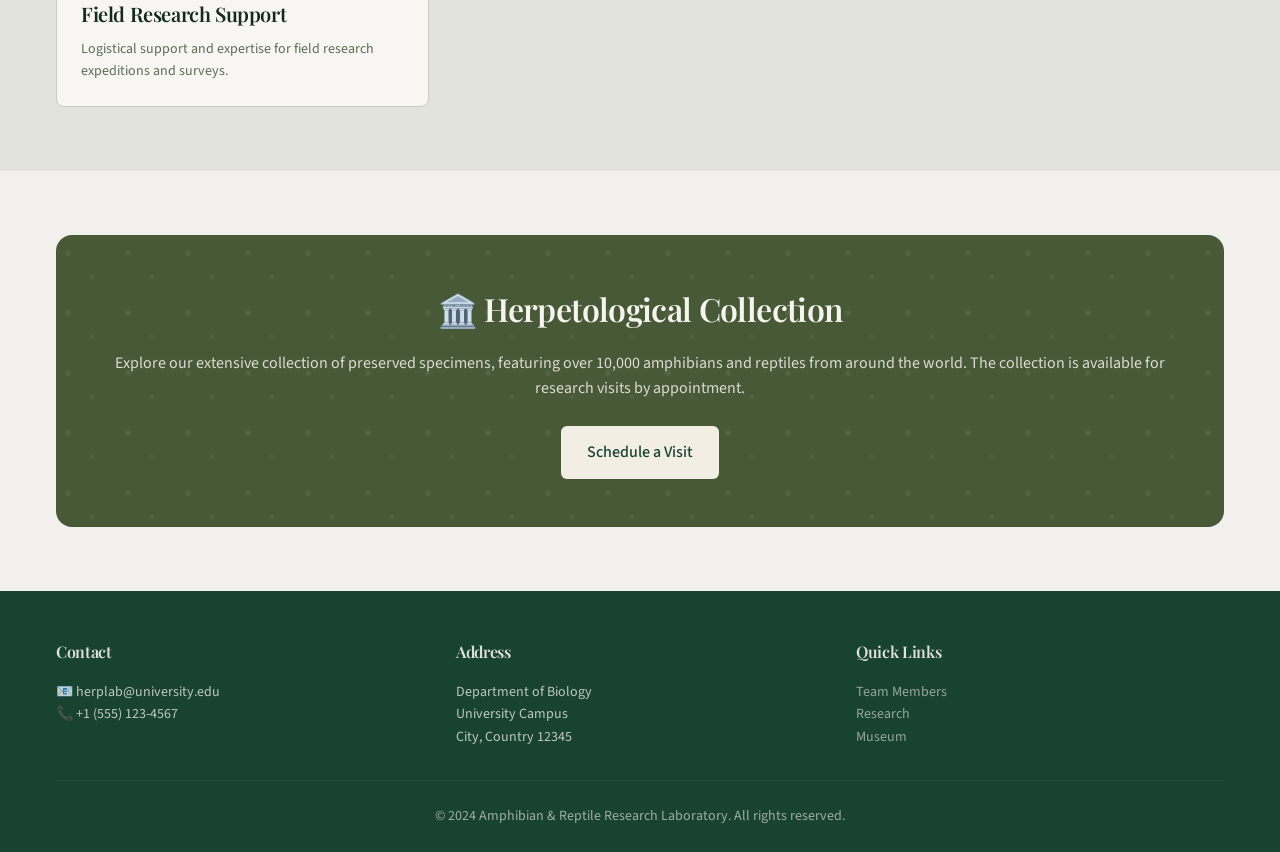
==== commit 73eaf23f: "Changes" ====
--- a/public/static-site/index.html
+++ b/public/static-site/index.html
@@ -169,11 +169,29 @@
     
     /* === HERO SECTION === */
     .hero {
-      background: linear-gradient(165deg, var(--primary) 0%, var(--secondary) 50%, hsl(155, 40%, 22%) 100%);
       color: var(--primary-foreground);
       padding: 6rem 0 8rem;
       position: relative;
       overflow: hidden;
+    }
+    
+    .hero-background {
+      position: absolute;
+      inset: 0;
+      z-index: 0;
+    }
+    
+    .hero-background img {
+      width: 100%;
+      height: 100%;
+      object-fit: cover;
+    }
+    
+    .hero-background::after {
+      content: '';
+      position: absolute;
+      inset: 0;
+      background: linear-gradient(165deg, rgba(23, 66, 48, 0.85) 0%, rgba(58, 77, 46, 0.75) 50%, rgba(35, 89, 62, 0.7) 100%);
     }
     
     .hero::before {
@@ -524,6 +542,9 @@
        Edit title and subtitle below
        ======================================== -->
   <section id="home" class="hero">
+    <div class="hero-background">
+      <img src="img/logos/front_img.jpg" alt="Laboratory research in action">
+    </div>
     <div class="container">
       <div class="hero-content">
         <h1>
